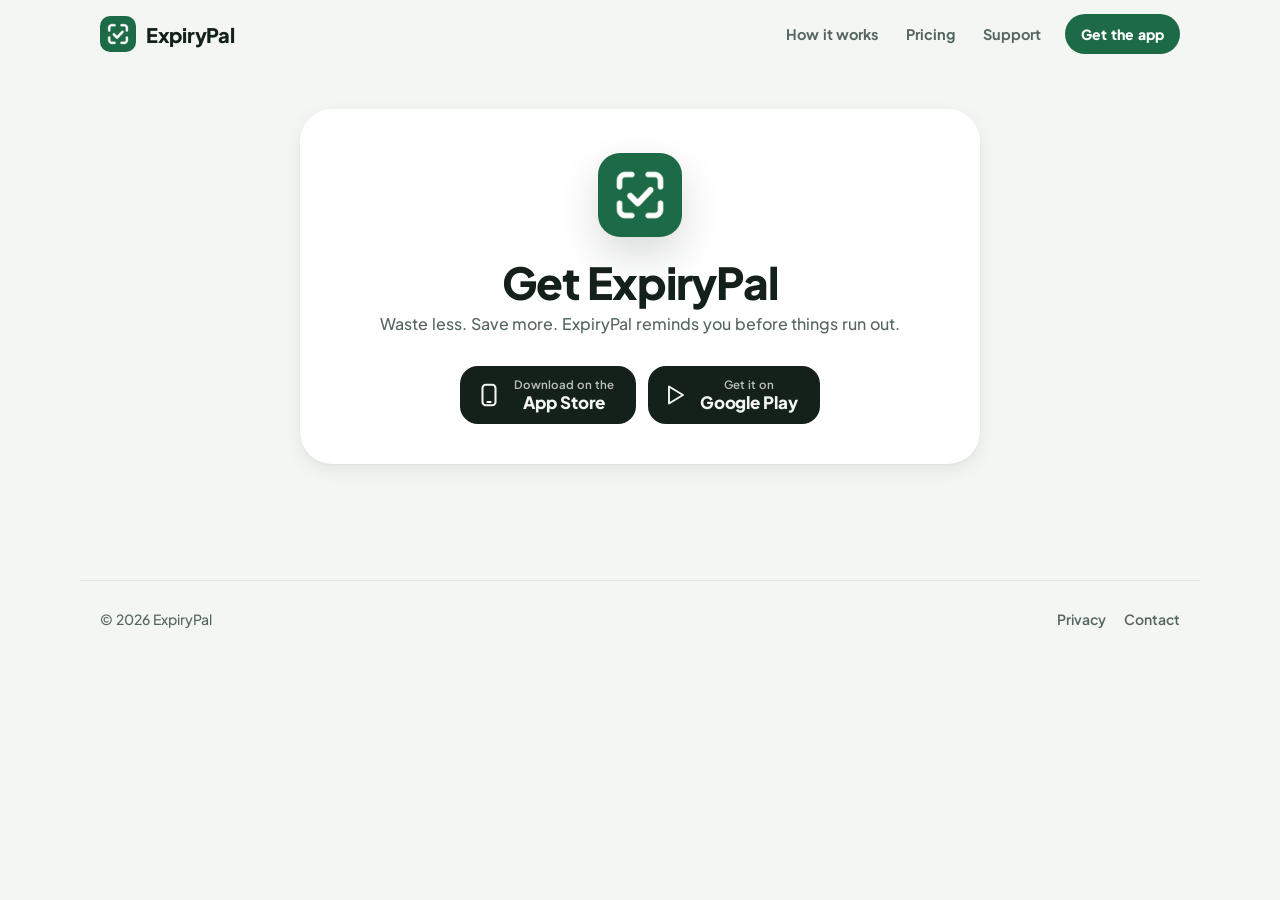
==== go/index.html @ 56f6d892 "Site: from 15 sections to 9, each fact said once Video joins How it works; Features, Privacy and the" ====
<!DOCTYPE html>
<html lang="en">
<head>
  <meta charset="utf-8">
  <meta name="viewport" content="width=device-width, initial-scale=1">
  <title>Get ExpiryPal</title>
  <meta name="description" content="Scan expiry dates and get reminded before things go off.">
  <meta property="og:title" content="Get ExpiryPal">
  <meta property="og:description" content="Scan expiry dates and get reminded before things go off.">
  <meta property="og:image" content="https://expirypal.app/assets/og.png">
  <meta name="theme-color" content="#f3f6f2" media="(prefers-color-scheme: light)">
  <meta name="theme-color" content="#0e1311" media="(prefers-color-scheme: dark)">
  <link rel="icon" href="/assets/icon-green.png">
  <link rel="apple-touch-icon" href="/assets/icon-green.png">
  <link rel="preload" href="/assets/fonts/PlusJakartaSans-ExtraBold.woff" as="font" type="font/woff" crossorigin>
  <link rel="stylesheet" href="/assets/site.css?v=7">
  <meta name="robots" content="noindex">
</head>
<body><header class="top"><div class="wrap"><a class="brand" href="/"><img src="/assets/icon-green.png" alt="">ExpiryPal</a><nav class="nav"><a href="/#how">How it works</a><a href="/#pricing">Pricing</a><a href="/#get">Support</a></nav><a class="btn sm" href="/#get">Get the app</a></div></header><main class="page"><div class="doc center-card"><img class="logo" src="/assets/icon-green.png" alt=""><h1>Get ExpiryPal</h1><p>Waste less. Save more. ExpiryPal reminds you before things run out.</p><p id="code-line" class="codebox" hidden>Your creator code<b id="code"></b><span>Enter it when you first open ExpiryPal, or later in Settings &gt; Creator code, and get 30 days of Pro instead of 14.</span></p><div class="stores"><a class="store" id="app-store" href="https://apps.apple.com/app/id6821722011"><svg width="26" height="26" viewBox="0 0 24 24" fill="none" stroke="currentColor" stroke-width="1.9" stroke-linecap="round" stroke-linejoin="round"><rect x="6" y="2.5" width="12" height="19" rx="3"/><path d="M10.5 18.5h3"/></svg><span><small>Download on the</small><b>App Store</b></span></a><a class="store" id="play-store" href="https://play.google.com/store/apps/details?id=com.expirypal.app"><svg width="24" height="24" viewBox="0 0 24 24" fill="none" stroke="currentColor" stroke-width="1.9" stroke-linejoin="round"><path d="M5 3.5v17l14-8.5z"/></svg><span><small>Get it on</small><b>Google Play</b></span></a></div></div></main><footer><div class="wrap"><span>© 2026 ExpiryPal</span><div class="links"><a href="/privacy.html">Privacy</a><a href="mailto:expirypal.app@gmail.com">Contact</a></div></div></footer>
  <script>
    (function () {
      // App Store Connect > App Analytics > Campaigns > Generate a campaign link shows the provider token ("pt").
      var PROVIDER_TOKEN = '129595375';
      var APP_STORE_ID = '6821722011';
      var PLAY_PACKAGE = 'com.expirypal.app';

      var params = new URLSearchParams(window.location.search);
      // Apple allows up to 40 characters in a campaign token.
      var slug = (params.get('c') || '').toLowerCase().replace(/[^a-z0-9_-]/g, '').slice(0, 40);

      var ua = navigator.userAgent || '';
      var isAndroid = /android/i.test(ua);
      // iPadOS reports a desktop Mac user agent, so touch support tells them apart.
      var isIOS = /iphone|ipad|ipod/i.test(ua) || (/macintosh/i.test(ua) && navigator.maxTouchPoints > 1);

      function appStoreUrl(campaign) {
        var url = 'https://apps.apple.com/app/id' + APP_STORE_ID;
        if (campaign && PROVIDER_TOKEN) {
          url += '?pt=' + encodeURIComponent(PROVIDER_TOKEN) + '&ct=' + encodeURIComponent(campaign) + '&mt=8';
        }
        return url;
      }

      function playStoreUrl(campaign) {
        var url = 'https://play.google.com/store/apps/details?id=' + PLAY_PACKAGE;
        if (campaign) {
          var referrer = 'utm_source=' + campaign + '&utm_medium=influencer';
          url += '&referrer=' + encodeURIComponent(referrer);
        }
        return url;
      }

      function show(creator) {
        var campaign = creator ? creator.slug : '';
        var ios = appStoreUrl(campaign);
        var android = playStoreUrl(campaign);
        document.getElementById('app-store').href = ios;
        document.getElementById('play-store').href = android;
        if (creator && creator.code) {
          document.getElementById('code').textContent = creator.code;
          document.getElementById('code-line').hidden = false;
        }
        if (isIOS) {
          window.location.replace(ios);
        } else if (isAndroid) {
          window.location.replace(android);
        }
      }

      var done = false;
      function finish(creator) {
        if (done) return;
        done = true;
        show(creator);
      }

      if (!slug) {
        finish(null);
        return;
      }
      // Never keep someone waiting on a slow list: after 2 seconds go to the store with the slug as given.
      setTimeout(function () { finish({ slug: slug }); }, 2000);
      fetch('../creators.json?t=' + Date.now(), { cache: 'no-store' })
        .then(function (response) { return response.json(); })
        .then(function (data) {
          var creators = (data && data.creators) || [];
          var match = creators.find(function (c) {
            return c && c.active !== false && String(c.slug).toLowerCase() === slug;
          });
          finish(match ? { slug: slug, code: match.code } : null);
        })
        .catch(function () { finish({ slug: slug }); });
    })();
  </script>
</body>
</html>
---- assets/site.css ----
/* ExpiryPal site: same tokens as the app (lib/theme/app_theme.dart). */
@font-face { font-family: "Plus Jakarta Sans"; src: url("/assets/fonts/PlusJakartaSans-Medium.woff") format("woff"); font-weight: 500; font-style: normal; font-display: swap; }
@font-face { font-family: "Plus Jakarta Sans"; src: url("/assets/fonts/PlusJakartaSans-SemiBold.woff") format("woff"); font-weight: 600; font-style: normal; font-display: swap; }
@font-face { font-family: "Plus Jakarta Sans"; src: url("/assets/fonts/PlusJakartaSans-Bold.woff") format("woff"); font-weight: 700; font-style: normal; font-display: swap; }
@font-face { font-family: "Plus Jakarta Sans"; src: url("/assets/fonts/PlusJakartaSans-ExtraBold.woff") format("woff"); font-weight: 800; font-style: normal; font-display: swap; }
/* Plus Jakarta Sans has no Cyrillic. Inter (OFL) fills in Cyrillic letters only, for the Russian page. */
@font-face { font-family: "Plus Jakarta Sans"; src: url("/assets/fonts/InterCyrillic-Medium.woff") format("woff"); font-weight: 500; font-style: normal; font-display: swap; unicode-range: U+0400-045F, U+0490-0491, U+04B0-04B1, U+2116; }
@font-face { font-family: "Plus Jakarta Sans"; src: url("/assets/fonts/InterCyrillic-SemiBold.woff") format("woff"); font-weight: 600; font-style: normal; font-display: swap; unicode-range: U+0400-045F, U+0490-0491, U+04B0-04B1, U+2116; }
@font-face { font-family: "Plus Jakarta Sans"; src: url("/assets/fonts/InterCyrillic-Bold.woff") format("woff"); font-weight: 700; font-style: normal; font-display: swap; unicode-range: U+0400-045F, U+0490-0491, U+04B0-04B1, U+2116; }
@font-face { font-family: "Plus Jakarta Sans"; src: url("/assets/fonts/InterCyrillic-ExtraBold.woff") format("woff"); font-weight: 800; font-style: normal; font-display: swap; unicode-range: U+0400-045F, U+0490-0491, U+04B0-04B1, U+2116; }
:root {
  color-scheme: light dark;
  --bg: #f3f6f2; --surface: #ffffff; --surface-2: #e9efea; --line: #dce4de;
  --ink: #14201a; --ink-muted: #556560; --ink-faint: #6f7d77;
  --brand: #1d6a46; --on-brand: #ffffff; --brand-soft: #dff0e5; --brand-ink: #17573a;
  --pro: #c28f3a; --pro-soft: #f6ecd8; --pro-ink: #7a5412;
  --expired: #c23b36; --expired-soft: #fbe5e2; --expired-ink: #9d2a26;
  --soon: #c77a12; --soon-soft: #fcefd9; --soon-ink: #8a4f06;
  --food: #4c8a2f; --food-soft: #e6f1dd; --medicine: #c2455a; --medicine-soft: #f9e3e7;
  --cosmetics: #9a4f94; --cosmetics-soft: #f4e5f2; --documents: #2f64a8; --documents-soft: #e2ebf7;
  --shadow-card: 0 1px 2px rgba(16, 40, 28, .05), 0 6px 18px rgba(16, 40, 28, .07);
  --shadow-float: 0 18px 40px rgba(16, 40, 28, .16);
  --r-md: 14px; --r-lg: 20px; --r-xl: 32px;
  --font: "Plus Jakarta Sans", system-ui, -apple-system, "Segoe UI", Roboto, sans-serif;
}
@media (prefers-color-scheme: dark) {
  :root {
    --bg: #0e1311; --surface: #171e1b; --surface-2: #212a26; --line: #2b3631;
    --ink: #e9f0eb; --ink-muted: #9aaba2; --ink-faint: #6c7b74;
    --brand: #46b67f; --on-brand: #06180e; --brand-soft: #163424; --brand-ink: #8fe0b4;
    --pro: #d8a754; --pro-soft: #3a2f1b; --pro-ink: #f1cd88;
    --expired: #ff8a80; --expired-soft: #3e1f1d; --expired-ink: #ffb4ab;
    --soon: #f2b457; --soon-soft: #3b2d15; --soon-ink: #f7cd8c;
    --food: #8cc96b; --food-soft: #1f2e17; --medicine: #f08a9b; --medicine-soft: #3a1c22;
    --cosmetics: #d99bd3; --cosmetics-soft: #34203a; --documents: #8bb4ec; --documents-soft: #1b2638;
    --shadow-card: 0 0 0 1px var(--line);
    --shadow-float: 0 18px 40px rgba(0, 0, 0, .45), 0 0 0 1px var(--line);
  }
}

* { box-sizing: border-box; margin: 0; padding: 0; }
html { scroll-behavior: smooth; -webkit-text-size-adjust: 100%; }
body { word-spacing: .05em; font-family: var(--font); background: var(--bg); color: var(--ink); font-size: 16px; line-height: 1.55; -webkit-font-smoothing: antialiased; overflow-x: hidden; }
a { color: var(--brand-ink); }
img, svg { display: block; }
.wrap { max-width: 1120px; margin: 0 auto; padding: 0 20px; }
.ic { flex: none; }

/* header */
.top { position: sticky; top: 0; z-index: 20; background: color-mix(in srgb, var(--bg) 82%, transparent); backdrop-filter: blur(14px); -webkit-backdrop-filter: blur(14px); border-bottom: 1px solid transparent; }
.top.scrolled { border-bottom-color: var(--line); }
.top .wrap { display: flex; align-items: center; gap: 12px; height: 68px; }
.brand { display: flex; align-items: center; gap: 10px; text-decoration: none; color: var(--ink); font-weight: 800; font-size: 20px; letter-spacing: -.3px; }
.brand img { width: 36px; height: 36px; border-radius: 10px; }
.nav { display: flex; gap: 4px; margin-left: auto; }
.nav a { color: var(--ink-muted); text-decoration: none; font-weight: 700; font-size: 14.5px; padding: 8px 12px; border-radius: 999px; }
.nav a:hover { color: var(--ink); background: var(--surface-2); }
.btn { display: inline-flex; align-items: center; justify-content: center; gap: 8px; height: 48px; padding: 0 22px; border-radius: 999px; background: var(--brand); color: var(--on-brand); font: 800 15px/1 var(--font); text-decoration: none; border: 0; cursor: pointer; transition: transform .15s ease, box-shadow .15s ease; }
.btn:hover { transform: translateY(-1px); box-shadow: 0 8px 20px rgba(29, 106, 70, .28); }
.btn.sm { height: 40px; padding: 0 16px; font-size: 14px; }
@media (max-width: 760px) { .nav { display: none; } .top .btn.sm { margin-left: auto; } }

/* hero */
.hero { padding: 48px 0 72px; }
.hero .wrap { display: grid; grid-template-columns: 1.05fr .95fr; gap: 48px; align-items: center; }
.eyebrow { display: inline-flex; align-items: center; gap: 8px; height: 32px; padding: 0 14px 0 10px; border-radius: 999px; background: var(--brand-soft); color: var(--brand-ink); font-weight: 700; font-size: 13.5px; }
h1 { font-size: clamp(40px, 5.4vw, 60px); line-height: 1.06; letter-spacing: -1.4px; font-weight: 800; margin: 20px 0 18px; }
h1 span { color: var(--brand); }
.lead { font-size: 18.5px; line-height: 1.6; color: var(--ink-muted); max-width: 520px; }
.stores { display: flex; flex-wrap: wrap; gap: 12px; margin-top: 30px; }
.store { display: inline-flex; align-items: center; gap: 12px; height: 58px; padding: 0 22px 0 16px; border-radius: 18px; background: var(--ink); color: var(--bg); text-decoration: none; transition: transform .15s ease; }
.store:hover { transform: translateY(-2px); }
.store small { display: block; font: 600 11.5px/1.2 var(--font); opacity: .75; }
.store b { display: block; font: 800 17px/1.2 var(--font); letter-spacing: -.2px; }
.assure { display: flex; flex-wrap: wrap; gap: 8px 18px; margin-top: 22px; color: var(--ink-muted); font-weight: 600; font-size: 14px; }
.assure span { display: inline-flex; align-items: center; gap: 6px; }
.assure .ic { color: var(--brand); }

/* phone mockup */
.stage { position: relative; display: flex; justify-content: center; padding: 44px 0 20px; }
.stage:before { content: ""; position: absolute; inset: 6% 2% 4%; border-radius: 48px; background: var(--brand-soft); }
.phone { position: relative; width: 300px; height: 612px; border-radius: 46px; padding: 9px; background: #0b0f0d; box-shadow: 0 40px 80px rgba(10, 25, 18, .25), 0 0 0 1.5px #2c3531 inset; }
.screen { position: relative; height: 100%; border-radius: 38px; overflow: hidden; background: var(--bg); padding: 0 14px; }
.sbar { display: flex; justify-content: space-between; align-items: center; height: 44px; padding: 4px 14px 0; font-weight: 700; font-size: 13px; }
.island { position: absolute; left: 50%; top: 9px; transform: translateX(-50%); width: 92px; height: 27px; border-radius: 16px; background: #000; }
.abar { display: flex; align-items: center; gap: 9px; padding: 4px 0 12px; font-weight: 800; font-size: 19px; letter-spacing: -.4px; }
.abar img { width: 30px; height: 30px; border-radius: 8px; }
.abar .rb { margin-left: auto; width: 32px; height: 32px; border-radius: 50%; background: var(--surface); box-shadow: var(--shadow-card); display: grid; place-items: center; color: var(--ink); }
.abar .rb + .rb { margin-left: 0; }
.sum { display: grid; grid-template-columns: repeat(3, 1fr); background: var(--surface); border-radius: 16px; box-shadow: var(--shadow-card); padding: 11px 12px; }
.sum div + div { border-left: 1px solid var(--line); padding-left: 10px; }
.sum b { display: flex; align-items: center; gap: 6px; font-size: 20px; line-height: 24px; letter-spacing: -.4px; }
.sum span { font-size: 10.5px; font-weight: 600; color: var(--ink-muted); }
.dot { width: 7px; height: 7px; border-radius: 50%; }
.d-exp { background: var(--expired); } .d-soon { background: var(--soon); } .d-ok { background: var(--brand); }
.sec { font-size: 10px; font-weight: 800; letter-spacing: .8px; color: var(--ink-muted); padding: 14px 4px 7px; }
.row { display: flex; align-items: center; gap: 10px; background: var(--surface); border-radius: 16px; box-shadow: var(--shadow-card); padding: 9px 10px 9px 9px; margin-bottom: 7px; }
.thumb { width: 40px; height: 40px; border-radius: 11px; overflow: hidden; display: grid; place-items: center; flex: none; }
.row .t { flex: 1; min-width: 0; }
.row .n { font-weight: 700; font-size: 13.5px; line-height: 18px; white-space: nowrap; overflow: hidden; text-overflow: ellipsis; }
.row .m { font-size: 11px; color: var(--ink-muted); font-weight: 500; white-space: nowrap; }
.chip { display: inline-flex; align-items: center; gap: 4px; height: 23px; padding: 0 9px; border-radius: 999px; font-weight: 700; font-size: 11px; white-space: nowrap; }
.chip.exp { background: var(--expired-soft); color: var(--expired-ink); } .chip.exp .ic { color: var(--expired); }
.chip.soon { background: var(--soon-soft); color: var(--soon-ink); } .chip.soon .ic { color: var(--soon); }
.chip.ok { background: var(--brand-soft); color: var(--brand-ink); }
.fab { position: absolute; right: 14px; bottom: 26px; display: inline-flex; align-items: center; gap: 7px; height: 46px; padding: 0 18px 0 15px; border-radius: 999px; background: var(--brand); color: var(--on-brand); font-weight: 800; font-size: 14px; box-shadow: var(--shadow-float); }
.homebar { position: absolute; bottom: 7px; left: 50%; transform: translateX(-50%); width: 104px; height: 4px; border-radius: 3px; background: var(--ink); opacity: .85; }
.food { background: var(--food-soft); color: var(--food); } .medicine { background: var(--medicine-soft); color: var(--medicine); }
.cosmetics { background: var(--cosmetics-soft); color: var(--cosmetics); } .documents { background: var(--documents-soft); color: var(--documents); }

.float { position: absolute; z-index: 3; display: flex; align-items: center; gap: 10px; padding: 10px 14px 10px 10px; border-radius: 18px; background: var(--surface); box-shadow: var(--shadow-float); animation: drift 6s ease-in-out infinite; }
.float .k { font-size: 10.5px; font-weight: 700; text-transform: uppercase; letter-spacing: .6px; color: var(--ink-muted); }
.float .v { font-size: 13.5px; font-weight: 700; line-height: 18px; }
.f-note { left: -34px; top: 4px; max-width: 250px; transform: rotate(-3deg); }
.f-jar { right: -40px; bottom: -4px; transform: rotate(3deg); animation-delay: -2s; }
.f-pass { left: -50px; bottom: 150px; transform: rotate(-3deg); animation-delay: -4s; }
.f-note .logo { width: 34px; height: 34px; border-radius: 9px; }
@keyframes drift { 0%, 100% { translate: 0 0; } 50% { translate: 0 -8px; } }
@media (prefers-reduced-motion: reduce) { .float { animation: none; } html { scroll-behavior: auto; } }

@media (max-width: 900px) {
  .hero .wrap { grid-template-columns: 1fr; gap: 32px; }
  .hero { padding-top: 28px; }
  .stage { transform: scale(.92); margin: -20px 0; }
  .f-note { left: 0; } .f-jar { right: -40px; bottom: -4px; transform: rotate(3deg); animation-delay: -2s; }
}
@media (max-width: 420px) { .stage { transform: scale(.8); margin: -60px -20px; } .float { display: none; } .f-note { display: flex; left: 10px; top: 60px; } }

/* sections */
section { padding: 72px 0; }
.kicker { font-weight: 800; font-size: 12.5px; letter-spacing: 1.2px; text-transform: uppercase; color: var(--brand-ink); }
h2 { font-size: clamp(30px, 4.2vw, 44px); line-height: 1.1; letter-spacing: -1px; font-weight: 800; margin: 10px 0 14px; }
.sub { color: var(--ink-muted); font-size: 17.5px; max-width: 620px; }
.head { margin-bottom: 36px; }
.head.center { text-align: center; } .head.center .sub { margin: 0 auto; }

.cats { display: grid; grid-template-columns: repeat(4, 1fr); gap: 14px; }
.cat { background: var(--surface); border-radius: var(--r-lg); box-shadow: var(--shadow-card); padding: 20px; }
.cat .thumb { width: 52px; height: 52px; border-radius: var(--r-md); margin-bottom: 16px; }
.cat h3 { font-size: 18px; letter-spacing: -.3px; }
.cat p { color: var(--ink-muted); font-size: 14.5px; margin-top: 4px; }

.steps { display: grid; grid-template-columns: repeat(3, 1fr); gap: 16px; }
.step { background: var(--surface); border-radius: var(--r-xl); box-shadow: var(--shadow-card); padding: 14px 14px 24px; }
.step .art { height: 190px; border-radius: 22px; display: grid; place-items: center; position: relative; overflow: hidden; }
.step .art.cam { background: #141b18; }
.step .art.jar { background: var(--brand-soft); }
.step .art.bell { background: var(--pro-soft); }
.step .n { display: inline-grid; place-items: center; width: 28px; height: 28px; border-radius: 50%; background: var(--brand); color: var(--on-brand); font-weight: 800; font-size: 13px; margin: 20px 10px 10px; }
.step h3 { font-size: 20px; letter-spacing: -.4px; margin: 0 10px; }
.step p { color: var(--ink-muted); font-size: 15px; margin: 6px 10px 0; }
.vf { position: relative; width: 210px; height: 92px; display: grid; place-items: center; color: #fff; font-weight: 800; font-size: 22px; letter-spacing: 2px; }
.vf svg { position: absolute; inset: 0; }
.vf .hl { position: absolute; left: 12px; right: 12px; top: 26px; height: 3px; border-radius: 3px; background: rgba(70, 182, 127, .7); animation: scanline 2.4s ease-in-out infinite; }
@keyframes scanline { 0%, 100% { top: 22px; } 50% { top: 66px; } }
@media (prefers-reduced-motion: reduce) { .vf .hl { animation: none; } }
.jars { display: flex; gap: 10px; }
.jt { width: 74px; padding: 10px 0 8px; border-radius: 16px; background: var(--surface); border: 2px solid var(--line); display: flex; flex-direction: column; align-items: center; color: var(--ink); font-weight: 600; font-size: 11px; }
.jt.on { border-color: var(--brand); color: var(--brand-ink); box-shadow: 0 0 0 4px color-mix(in srgb, var(--brand) 18%, transparent); }
.note { width: 250px; display: flex; gap: 10px; padding: 12px; border-radius: 18px; background: var(--surface); box-shadow: var(--shadow-float); }
.note img { width: 34px; height: 34px; border-radius: 9px; }
.note b { font-size: 13px; display: flex; justify-content: space-between; gap: 8px; }
.note b i { font-style: normal; font-weight: 500; color: var(--ink-muted); font-size: 12px; }
.note span { font-size: 13px; color: var(--ink-muted); line-height: 1.35; display: block; }
.note + .note { margin-top: -6px; transform: scale(.94); opacity: .7; }

.feats { display: grid; grid-template-columns: repeat(3, 1fr); gap: 14px; }
.feat { background: var(--surface); border-radius: var(--r-lg); box-shadow: var(--shadow-card); padding: 22px; }
.feat .fi { width: 44px; height: 44px; border-radius: 13px; background: var(--brand-soft); color: var(--brand-ink); display: grid; place-items: center; margin-bottom: 14px; }
.feat h3 { font-size: 17px; letter-spacing: -.3px; }
.feat p { color: var(--ink-muted); font-size: 14.5px; margin-top: 5px; }

/* pro */
.pro { padding: 0; }
.pro .card { position: relative; overflow: hidden; border-radius: 40px; background: radial-gradient(120% 120% at 15% 0%, #23633f 0%, #123d29 45%, #0a2418 100%); color: #f3f1e8; padding: 64px 56px; display: grid; grid-template-columns: 1fr 1fr; gap: 40px; align-items: center; }
.pro .card:before { content: ""; position: absolute; width: 520px; height: 520px; left: -140px; top: -220px; background: radial-gradient(closest-side, rgba(143, 224, 180, .16), transparent); }
.pro .kicker { color: #8fe0b4; }
.pro h2 { color: #fff; }
.pro .sub { color: rgba(243, 241, 232, .78); }
/* Pro is part of the brand: a flat brand pill, no gold. */
.gold-pill { display: inline-flex; align-items: center; gap: 5px; height: 26px; padding: 0 11px; border-radius: 999px; background: var(--brand); color: var(--on-brand); font-weight: 800; font-size: 12px; letter-spacing: 1.3px; }
.emblem { position: relative; width: 112px; margin-bottom: 22px; }
.emblem img.e { display: block; width: 112px; height: 112px; border-radius: 25px; box-shadow: 0 16px 34px rgba(0, 0, 0, .35); }
.perks { list-style: none; display: grid; gap: 12px; }
.perks li { display: flex; gap: 12px; align-items: flex-start; font-weight: 600; font-size: 15.5px; }
.perks li .ic { color: #8fe0b4; margin-top: 2px; }
.perks li span { display: block; font-weight: 500; font-size: 14px; color: rgba(243, 241, 232, .7); }
.icons { display: flex; gap: 12px; margin-top: 30px; flex-wrap: wrap; }
.icons img { width: 56px; height: 56px; border-radius: 14px; box-shadow: 0 8px 18px rgba(0, 0, 0, .3); }
.icons figure { text-align: center; font-size: 11.5px; font-weight: 600; color: rgba(243, 241, 232, .7); }
.icons figcaption { margin-top: 6px; }
@media (max-width: 860px) { .pro .card { grid-template-columns: 1fr; padding: 44px 24px; border-radius: 32px; } }

/* privacy band */
.private { display: grid; grid-template-columns: repeat(3, 1fr); gap: 14px; }
.private div { border-radius: var(--r-lg); background: var(--brand-soft); padding: 22px; }
.private .ic { color: var(--brand-ink); margin-bottom: 12px; }
.private h3 { font-size: 17px; color: var(--brand-ink); }
.private p { font-size: 14.5px; color: var(--ink-muted); margin-top: 4px; }

/* cta + support */
.cta { text-align: center; background: var(--surface); border-radius: 40px; box-shadow: var(--shadow-card); padding: 56px 24px; }
.cta img.logo { width: 76px; height: 76px; border-radius: 20px; margin: 0 auto 20px; box-shadow: var(--shadow-float); }
.cta .stores { justify-content: center; }
.support { display: grid; grid-template-columns: 1fr 1fr; gap: 14px; }
.support .box { background: var(--surface); border-radius: var(--r-lg); box-shadow: var(--shadow-card); padding: 24px; }
.support h3 { font-size: 18px; letter-spacing: -.3px; margin-bottom: 6px; }
.support p { color: var(--ink-muted); font-size: 15px; }
.support a.mail { display: inline-flex; align-items: center; gap: 8px; margin-top: 14px; font-weight: 800; text-decoration: none; }

footer { padding: 36px 0 48px; color: var(--ink-muted); font-size: 14px; }
footer .wrap { display: flex; flex-wrap: wrap; gap: 12px 24px; align-items: center; border-top: 1px solid var(--line); padding-top: 28px; }
footer .links { display: flex; gap: 18px; margin-left: auto; }
footer a { color: var(--ink-muted); text-decoration: none; font-weight: 600; }
footer a:hover { color: var(--ink); }

@media (max-width: 900px) {
  .cats { grid-template-columns: repeat(2, 1fr); }
  .steps, .feats, .private, .support { grid-template-columns: 1fr; }
  section { padding: 52px 0; }
}
@media (max-width: 480px) { .cats { grid-template-columns: 1fr 1fr; gap: 10px; } .cat { padding: 16px; } .cat p { font-size: 13px; } }

/* simple pages (privacy, 404, creator links) */
.page { max-width: 720px; margin: 0 auto; padding: 40px 20px 80px; }
.page .doc { background: var(--surface); border-radius: var(--r-xl); box-shadow: var(--shadow-card); padding: 40px; }
.page h1 { font-size: clamp(32px, 5vw, 44px); margin: 0 0 6px; letter-spacing: -1.2px; }
.page h2 { font-size: 20px; letter-spacing: -.3px; margin: 32px 0 8px; }
.page p { color: var(--ink-muted); margin-bottom: 12px; }
.page .meta { font-weight: 600; font-size: 14px; color: var(--ink-faint); margin-bottom: 24px; }
@media (max-width: 560px) { .page .doc { padding: 26px 20px; border-radius: 24px; } }
.center-card { text-align: center; }
.center-card img.logo { width: 84px; height: 84px; border-radius: 22px; margin: 4px auto 22px; box-shadow: var(--shadow-float); }
.center-card .stores { justify-content: center; }
.codebox { display: inline-flex; flex-direction: column; align-items: center; gap: 4px; margin-top: 24px; padding: 16px 26px; border-radius: 20px; background: var(--brand-soft); color: var(--brand-ink); font-weight: 600; font-size: 14px; }
.codebox b { font-size: 26px; letter-spacing: 3px; font-weight: 800; }
[hidden] { display: none !important; }

/* ---------- v2 additions ---------- */
.lang { display: flex; gap: 2px; margin-left: 8px; padding: 3px; border-radius: 999px; background: var(--surface-2); font-weight: 800; font-size: 12.5px; }
.lang a { padding: 6px 10px; border-radius: 999px; text-decoration: none; color: var(--ink-muted); }
.lang a.on { background: var(--surface); color: var(--ink); box-shadow: var(--shadow-card); }
@media (max-width: 760px) { .lang { margin-left: auto; } .top .btn.sm { margin-left: 8px !important; padding: 0 14px; } }
@media (max-width: 380px) { .top .btn.sm { display: none; } }

/* official-style store badges */
.badge { display: inline-flex; align-items: center; gap: 10px; height: 56px; padding: 0 20px 0 16px; border-radius: 12px; background: #000; color: #fff; text-decoration: none; border: 1px solid #a6a6a6; }
.badge svg { flex: none; }
.badge small { display: block; font: 500 11px/1.1 var(--font); letter-spacing: .2px; }
.badge b { display: block; font: 700 21px/1.1 var(--font); letter-spacing: -.3px; }
.badges { display: flex; flex-wrap: wrap; gap: 12px; margin-top: 30px; }
.cta .badges { justify-content: center; }

/* cost of forgetting */
.costs { display: grid; grid-template-columns: repeat(3, 1fr); gap: 14px; }
.cost { background: var(--surface); border-radius: var(--r-lg); box-shadow: var(--shadow-card); padding: 22px; display: flex; gap: 16px; align-items: flex-start; }
.cost .thumb { width: 56px; height: 56px; border-radius: 16px; overflow: hidden; }
.cost .amt { font-size: 28px; font-weight: 800; letter-spacing: -.6px; color: var(--expired-ink); line-height: 1.1; }
.cost p { color: var(--ink-muted); font-size: 14.5px; margin-top: 4px; }
.calc { margin-top: 18px; display: grid; grid-template-columns: 1.3fr 1fr; gap: 14px; }
.calc .box { background: var(--surface); border-radius: var(--r-xl); box-shadow: var(--shadow-card); padding: 26px; }
.calc h3 { font-size: 19px; letter-spacing: -.3px; margin-bottom: 14px; }
.opt { display: flex; align-items: center; gap: 12px; padding: 12px 14px; border-radius: 16px; border: 1.5px solid var(--line); margin-top: 8px; cursor: pointer; font-weight: 600; font-size: 15px; }
.opt input { width: 20px; height: 20px; accent-color: var(--brand); }
.opt span.p { margin-left: auto; color: var(--ink-muted); font-weight: 600; font-size: 13.5px; white-space: nowrap; }
.opt:has(input:checked) { border-color: var(--brand); background: var(--brand-soft); }
.calc .box.result { background: var(--ink); color: var(--bg); display: flex; flex-direction: column; justify-content: center; }
.result .k { font-size: 14px; font-weight: 700; opacity: .7; }
.result .big { font-size: clamp(48px, 6vw, 68px); font-weight: 800; letter-spacing: -2px; line-height: 1; margin: 10px 0 8px; }
.result p { opacity: .8; font-size: 15px; }
.result .vs { margin-top: 18px; padding-top: 16px; border-top: 1px solid rgba(255,255,255,.15); font-weight: 700; color: var(--brand-soft); }
@media (prefers-color-scheme: dark) { .calc .box.result { background: var(--surface-2); color: var(--ink); } .result .vs { color: var(--brand-ink); border-top-color: var(--line); } }
.fine { font-size: 12.5px; color: var(--ink-faint); margin-top: 10px; }

/* comparison */
.compare { background: var(--surface); border-radius: var(--r-xl); box-shadow: var(--shadow-card); overflow: hidden; }
.compare table { width: 100%; border-collapse: collapse; }
.compare th, .compare td { padding: 16px 20px; text-align: center; font-size: 15px; border-bottom: 1px solid var(--line); }
.compare th { font-size: 13px; text-transform: uppercase; letter-spacing: .8px; color: var(--ink-muted); font-weight: 800; }
.compare th.me { color: var(--brand-ink); background: var(--brand-soft); }
.compare td.me { background: color-mix(in srgb, var(--brand-soft) 45%, transparent); }
.compare td:first-child, .compare th:first-child { text-align: left; font-weight: 700; }
.compare tr:last-child td { border-bottom: 0; }
.compare .y { color: var(--brand); } .compare .n { color: var(--ink-faint); } .half { color: var(--soon); font-weight: 700; font-size: 13px; }
@media (max-width: 640px) { .compare th, .compare td { padding: 12px 8px; font-size: 13px; } }

/* video */
.video { position: relative; border-radius: 32px; overflow: hidden; box-shadow: var(--shadow-float); background: #f2f4ef; }
.video video { display: block; width: 100%; height: auto; }

/* pricing */
.plans { display: grid; grid-template-columns: repeat(3, 1fr); gap: 14px; align-items: stretch; }
.plan { position: relative; background: var(--surface); border-radius: var(--r-xl); box-shadow: var(--shadow-card); padding: 28px 24px; display: flex; flex-direction: column; }
.plan .nm { font-weight: 800; font-size: 15px; color: var(--ink-muted); text-transform: uppercase; letter-spacing: .8px; }
.plan .price { font-size: 44px; font-weight: 800; letter-spacing: -1.5px; margin: 10px 0 2px; }
.plan .price small { font-size: 17px; font-weight: 700; color: var(--ink-muted); letter-spacing: 0; }
.plan .per { color: var(--ink-muted); font-size: 14.5px; font-weight: 600; }
.plan ul { list-style: none; margin: 20px 0 0; display: grid; gap: 10px; font-size: 15px; }
.plan li { display: flex; gap: 10px; align-items: flex-start; }
.plan li .ic { color: var(--brand); margin-top: 3px; }
.plan.best { box-shadow: 0 0 0 2px var(--brand), var(--shadow-float); }
.plan .tag { position: absolute; top: -13px; left: 24px; }
.value { margin-top: 18px; text-align: center; font-weight: 700; color: var(--ink-muted); }
.value b { color: var(--brand-ink); }

/* reviews placeholder */
.reviews { display: grid; grid-template-columns: repeat(3, 1fr); gap: 14px; }
.rev { border: 2px dashed var(--line); border-radius: var(--r-lg); padding: 22px; color: var(--ink-faint); min-height: 150px; }
.rev .stars { color: var(--pro); letter-spacing: 3px; font-size: 18px; }
.rev p { margin-top: 10px; font-size: 14.5px; }
.ph-note { display: inline-block; margin-top: 12px; font-size: 12px; font-weight: 800; letter-spacing: .6px; text-transform: uppercase; color: var(--soon-ink); background: var(--soon-soft); padding: 4px 9px; border-radius: 999px; }

/* maker */
.maker { display: grid; grid-template-columns: auto 1fr; gap: 26px; align-items: center; background: var(--surface); border-radius: var(--r-xl); box-shadow: var(--shadow-card); padding: 32px; }
.avatar { width: 96px; height: 96px; border-radius: 50%; background: var(--brand-soft); color: var(--brand-ink); display: grid; place-items: center; font-size: 40px; font-weight: 800; }
.maker h3 { font-size: 22px; letter-spacing: -.4px; }
.maker p { color: var(--ink-muted); margin-top: 6px; font-size: 16px; }
.maker .edit { background: var(--soon-soft); color: var(--soon-ink); border-radius: 6px; padding: 0 5px; }
@media (max-width: 640px) { .maker { grid-template-columns: 1fr; text-align: center; } .avatar { margin: 0 auto; } }

/* faq */
.faq { display: grid; gap: 10px; }
.faq details { background: var(--surface); border-radius: var(--r-lg); box-shadow: var(--shadow-card); padding: 0 22px; }
.faq summary { list-style: none; cursor: pointer; padding: 20px 0; font-weight: 700; font-size: 17px; display: flex; justify-content: space-between; gap: 12px; }
.faq summary::-webkit-details-marker { display: none; }
.faq summary:after { content: "+"; font-size: 24px; line-height: 1; color: var(--brand-ink); font-weight: 600; }
.faq details[open] summary:after { content: "–"; }
.faq details p { color: var(--ink-muted); padding: 0 0 20px; font-size: 15.5px; }

/* guides */
.guides { display: grid; grid-template-columns: repeat(4, 1fr); gap: 14px; }
.guide { background: var(--surface); border-radius: var(--r-lg); box-shadow: var(--shadow-card); padding: 20px; text-decoration: none; color: var(--ink); display: flex; flex-direction: column; gap: 12px; transition: transform .15s ease; }
.guide:hover { transform: translateY(-2px); }
.guide .thumb { width: 44px; height: 44px; border-radius: 12px; }
.guide h3 { font-size: 16px; letter-spacing: -.2px; line-height: 1.3; }
.guide span { margin-top: auto; font-size: 13.5px; font-weight: 700; color: var(--brand-ink); }

/* feedback */
.ask { background: var(--brand); color: var(--on-brand); border-radius: var(--r-xl); padding: 34px; display: flex; gap: 24px; align-items: center; justify-content: space-between; flex-wrap: wrap; }
.ask h3 { font-size: 24px; letter-spacing: -.5px; }
.ask p { opacity: .85; margin-top: 4px; }
.ask .btn { background: var(--on-brand); color: var(--brand); }

@media (max-width: 900px) {
  .costs, .calc, .plans, .reviews { grid-template-columns: 1fr; }
  .guides { grid-template-columns: 1fr 1fr; }
}
@media (max-width: 480px) { .guides { grid-template-columns: 1fr; } }
.compare { overflow-x: auto; }
@media (max-width: 640px) { .hide-m { display: none; } .compare th { font-size: 10.5px; letter-spacing: .4px; } .compare td:first-child { font-size: 13px; } }
.sbadge { display: inline-block; line-height: 0; transition: transform .15s ease; }
.sbadge:hover { transform: translateY(-2px); }
.sbadge img { height: 56px; width: auto; }

.top .btn.sm { white-space: nowrap; }

/* Pricing opens with the app icon: Pro is the same app, not a separate brand. */
.pmark { display: block; width: 64px; height: 64px; border-radius: 15px; margin: 0 auto 14px; box-shadow: var(--shadow-card); }
/* Help and creator code, as two small lines under the final download buttons. */
.cta-more { max-width: 560px; margin: 28px auto 0; padding-top: 22px; border-top: 1px solid var(--line); display: grid; gap: 10px; text-align: center; }
.cta-more p { color: var(--ink-muted); font-size: 14.5px; line-height: 1.5; }
.cta-more b { color: var(--ink); font-weight: 800; }
.cta-more a { font-weight: 800; }
.maker p a { font-weight: 800; }
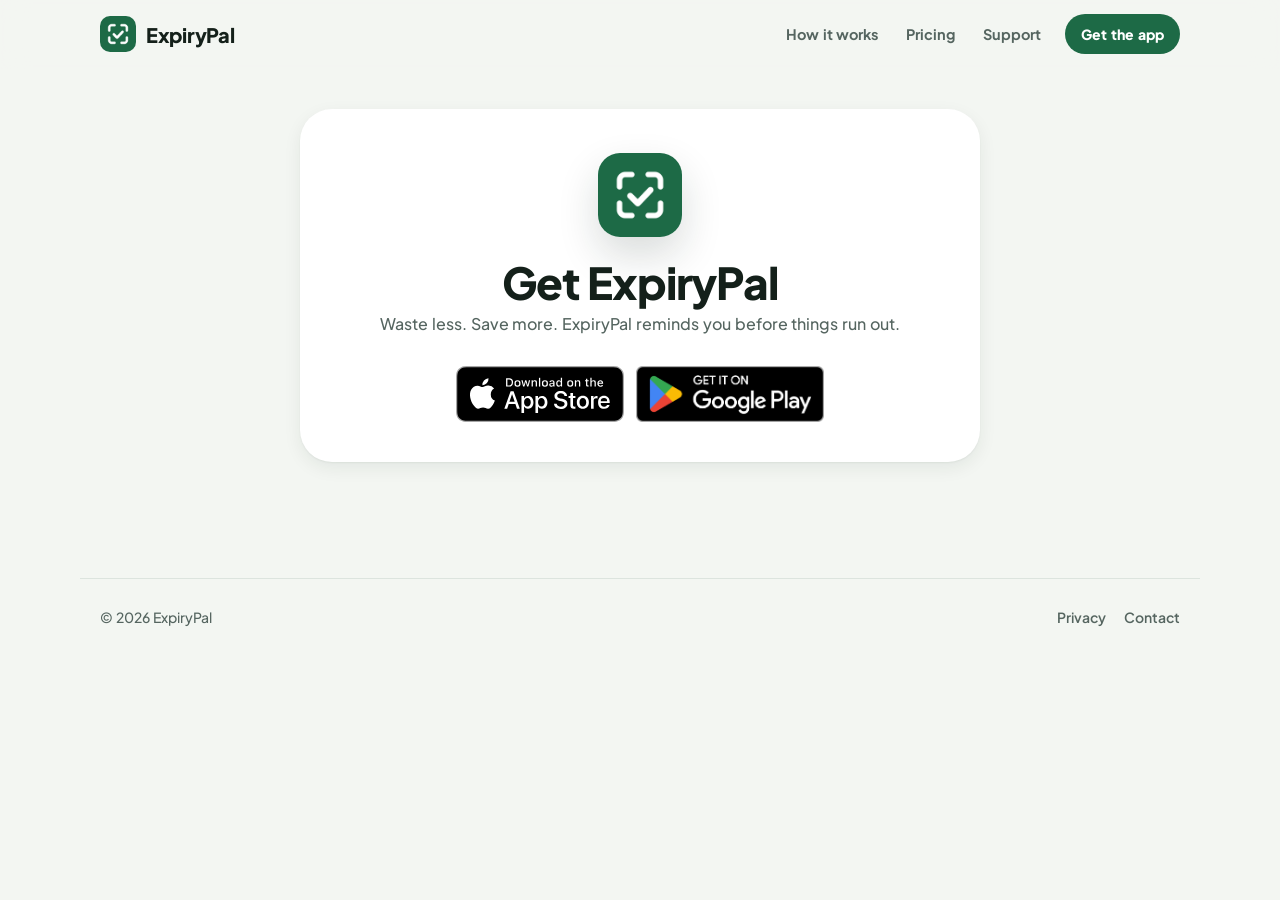
==== commit d4793641: "Go page: official App Store and Google Play badges, same as Home Co-Authored-By: Claude Opus 5.5 <no" ====
--- a/go/index.html
+++ b/go/index.html
@@ -16,7 +16,7 @@
   <link rel="stylesheet" href="/assets/site.css?v=7">
   <meta name="robots" content="noindex">
 </head>
-<body><header class="top"><div class="wrap"><a class="brand" href="/"><img src="/assets/icon-green.png" alt="">ExpiryPal</a><nav class="nav"><a href="/#how">How it works</a><a href="/#pricing">Pricing</a><a href="/#get">Support</a></nav><a class="btn sm" href="/#get">Get the app</a></div></header><main class="page"><div class="doc center-card"><img class="logo" src="/assets/icon-green.png" alt=""><h1>Get ExpiryPal</h1><p>Waste less. Save more. ExpiryPal reminds you before things run out.</p><p id="code-line" class="codebox" hidden>Your creator code<b id="code"></b><span>Enter it when you first open ExpiryPal, or later in Settings &gt; Creator code, and get 30 days of Pro instead of 14.</span></p><div class="stores"><a class="store" id="app-store" href="https://apps.apple.com/app/id6821722011"><svg width="26" height="26" viewBox="0 0 24 24" fill="none" stroke="currentColor" stroke-width="1.9" stroke-linecap="round" stroke-linejoin="round"><rect x="6" y="2.5" width="12" height="19" rx="3"/><path d="M10.5 18.5h3"/></svg><span><small>Download on the</small><b>App Store</b></span></a><a class="store" id="play-store" href="https://play.google.com/store/apps/details?id=com.expirypal.app"><svg width="24" height="24" viewBox="0 0 24 24" fill="none" stroke="currentColor" stroke-width="1.9" stroke-linejoin="round"><path d="M5 3.5v17l14-8.5z"/></svg><span><small>Get it on</small><b>Google Play</b></span></a></div></div></main><footer><div class="wrap"><span>© 2026 ExpiryPal</span><div class="links"><a href="/privacy.html">Privacy</a><a href="mailto:expirypal.app@gmail.com">Contact</a></div></div></footer>
+<body><header class="top"><div class="wrap"><a class="brand" href="/"><img src="/assets/icon-green.png" alt="">ExpiryPal</a><nav class="nav"><a href="/#how">How it works</a><a href="/#pricing">Pricing</a><a href="/#get">Support</a></nav><a class="btn sm" href="/#get">Get the app</a></div></header><main class="page"><div class="doc center-card"><img class="logo" src="/assets/icon-green.png" alt=""><h1>Get ExpiryPal</h1><p>Waste less. Save more. ExpiryPal reminds you before things run out.</p><p id="code-line" class="codebox" hidden>Your creator code<b id="code"></b><span>Enter it when you first open ExpiryPal, or later in Settings &gt; Creator code, and get 30 days of Pro instead of 14.</span></p><div class="stores"><a class="sbadge" id="app-store" href="https://apps.apple.com/app/id6821722011"><img src="/assets/badge-app-store.svg" alt="Download on the App Store" width="168" height="56"></a><a class="sbadge" id="play-store" href="https://play.google.com/store/apps/details?id=com.expirypal.app"><img src="/assets/badge-google-play.png" alt="Get it on Google Play" width="188" height="56"></a></div></div></main><footer><div class="wrap"><span>© 2026 ExpiryPal</span><div class="links"><a href="/privacy.html">Privacy</a><a href="mailto:expirypal.app@gmail.com">Contact</a></div></div></footer>
   <script>
     (function () {
       // App Store Connect > App Analytics > Campaigns > Generate a campaign link shows the provider token ("pt").
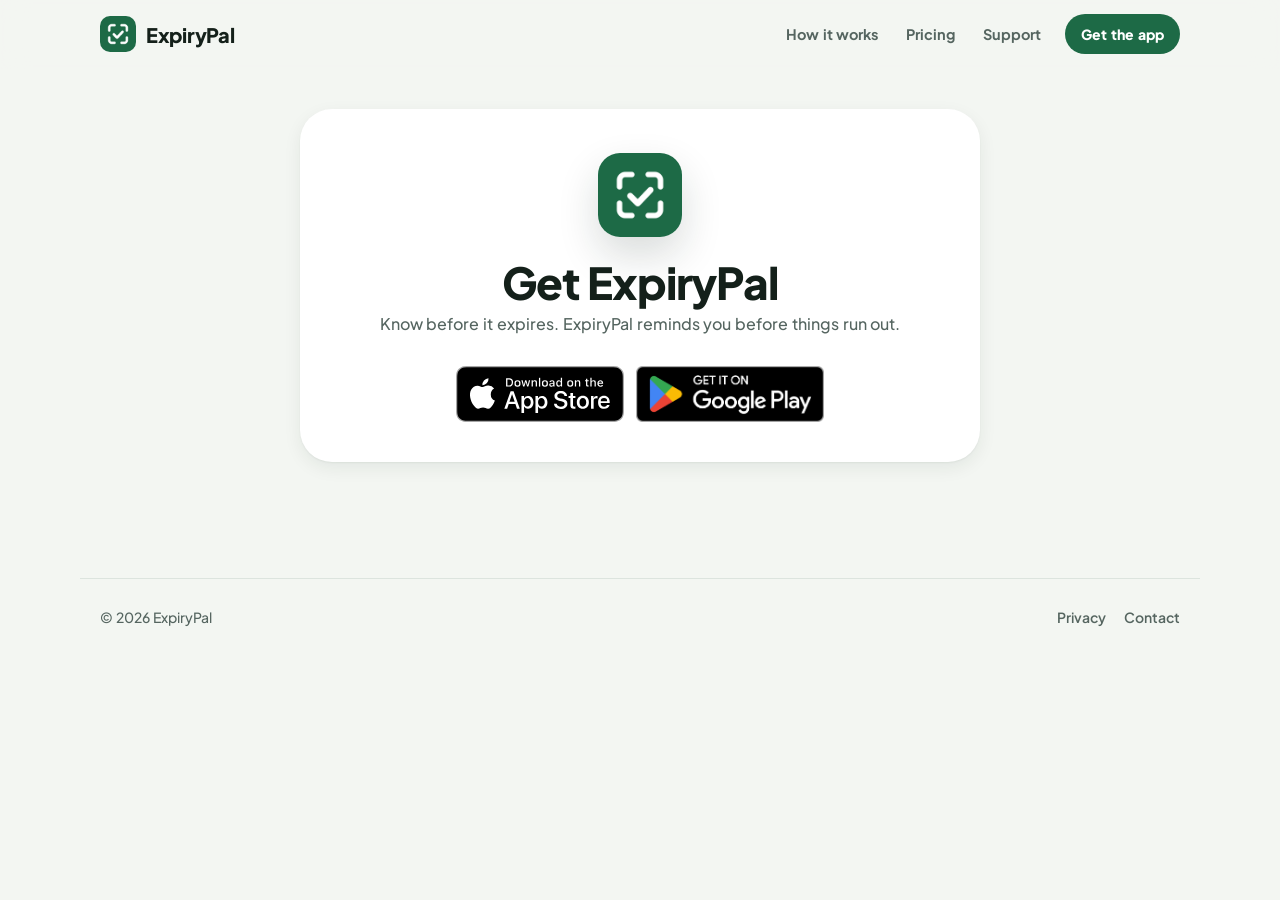
==== commit ccfca64e: "New slogan: Know before it expires / Saznaj pre nego što istekne Hero, page titles and the go page i" ====
--- a/go/index.html
+++ b/go/index.html
@@ -15,8 +15,14 @@
   <link rel="preload" href="/assets/fonts/PlusJakartaSans-ExtraBold.woff" as="font" type="font/woff" crossorigin>
   <link rel="stylesheet" href="/assets/site.css?v=7">
   <meta name="robots" content="noindex">
+  <style>
+    .code-row { display: inline-flex; align-items: center; gap: 12px; }
+    .copy-btn { display: inline-flex; align-items: center; gap: 6px; height: 36px; padding: 0 14px 0 11px; border: 0; border-radius: 999px; background: var(--brand); color: var(--on-brand); font: inherit; font-size: 14px; font-weight: 700; letter-spacing: 0; cursor: pointer; }
+    .copy-btn svg { width: 16px; height: 16px; }
+    .copy-btn.done { background: var(--brand-ink); }
+  </style>
 </head>
-<body><header class="top"><div class="wrap"><a class="brand" href="/"><img src="/assets/icon-green.png" alt="">ExpiryPal</a><nav class="nav"><a href="/#how">How it works</a><a href="/#pricing">Pricing</a><a href="/#get">Support</a></nav><a class="btn sm" href="/#get">Get the app</a></div></header><main class="page"><div class="doc center-card"><img class="logo" src="/assets/icon-green.png" alt=""><h1>Get ExpiryPal</h1><p>Waste less. Save more. ExpiryPal reminds you before things run out.</p><p id="code-line" class="codebox" hidden>Your creator code<b id="code"></b><span>Enter it when you first open ExpiryPal, or later in Settings &gt; Creator code, and get 30 days of Pro instead of 14.</span></p><div class="stores"><a class="sbadge" id="app-store" href="https://apps.apple.com/app/id6821722011"><img src="/assets/badge-app-store.svg" alt="Download on the App Store" width="168" height="56"></a><a class="sbadge" id="play-store" href="https://play.google.com/store/apps/details?id=com.expirypal.app"><img src="/assets/badge-google-play.png" alt="Get it on Google Play" width="188" height="56"></a></div></div></main><footer><div class="wrap"><span>© 2026 ExpiryPal</span><div class="links"><a href="/privacy.html">Privacy</a><a href="mailto:expirypal.app@gmail.com">Contact</a></div></div></footer>
+<body><header class="top"><div class="wrap"><a class="brand" href="/"><img src="/assets/icon-green.png" alt="">ExpiryPal</a><nav class="nav"><a href="/#how">How it works</a><a href="/#pricing">Pricing</a><a href="/#get">Support</a></nav><a class="btn sm" href="/#get">Get the app</a></div></header><main class="page"><div class="doc center-card"><img class="logo" src="/assets/icon-green.png" alt=""><h1>Get ExpiryPal</h1><p>Know before it expires. ExpiryPal reminds you before things run out.</p><p id="code-line" class="codebox" hidden><span id="code-label">Your promo code</span><span class="code-row"><b id="code"></b><button type="button" class="copy-btn" id="copy-code"><svg viewBox="0 0 24 24" fill="none" stroke="currentColor" stroke-width="2.2" stroke-linecap="round" stroke-linejoin="round" aria-hidden="true"><rect x="9" y="9" width="12" height="12" rx="2"/><path d="M5 15V5a2 2 0 0 1 2-2h10"/></svg><span id="copy-label">Copy</span></button></span><span id="code-hint">Paste it when you first open ExpiryPal and get 30 days of Pro instead of 14.</span></p><p id="copy-wrap" hidden><a class="btn" id="copy-go" href="https://apps.apple.com/app/id6821722011">Copy code and open App Store</a></p><div class="stores"><a class="sbadge" id="app-store" href="https://apps.apple.com/app/id6821722011"><img src="/assets/badge-app-store.svg" alt="Download on the App Store" width="168" height="56"></a><a class="sbadge" id="play-store" href="https://play.google.com/store/apps/details?id=com.expirypal.app"><img src="/assets/badge-google-play.png" alt="Get it on Google Play" width="188" height="56"></a></div></div></main><footer><div class="wrap"><span>© 2026 ExpiryPal</span><div class="links"><a href="/privacy.html">Privacy</a><a href="mailto:expirypal.app@gmail.com">Contact</a></div></div></footer>
   <script>
     (function () {
       // App Store Connect > App Analytics > Campaigns > Generate a campaign link shows the provider token ("pt").
@@ -57,14 +63,83 @@
         document.getElementById('app-store').href = ios;
         document.getElementById('play-store').href = android;
         if (creator && creator.code) {
-          document.getElementById('code').textContent = creator.code;
+          var code = creator.code;
+          document.getElementById('code').textContent = code;
+          document.getElementById('code-label').textContent = T.label;
+          document.getElementById('code-hint').textContent = T.hint;
           document.getElementById('code-line').hidden = false;
+          var copyBtn = document.getElementById('copy-code');
+          var copyLabel = document.getElementById('copy-label');
+          copyLabel.textContent = T.copy;
+          copyBtn.setAttribute('aria-label', T.copy + ' ' + code);
+          copyBtn.addEventListener('click', function () {
+            copyText(code).then(function () {
+              copyLabel.textContent = T.done + ' \u2713';
+              copyBtn.classList.add('done');
+              setTimeout(function () { copyLabel.textContent = T.copy; copyBtn.classList.remove('done'); }, 2000);
+            });
+          });
+          // Any store tap copies the code, so the app can offer "Paste" on first launch.
+          document.getElementById('app-store').addEventListener('click', function (e) { copyThenGo(e, code, ios); });
+          document.getElementById('play-store').addEventListener('click', function (e) { copyThenGo(e, code, android); });
+          if (isIOS) {
+            // iPhone has no install referrer, so the clipboard carries the code. Copying needs a tap, so stay on the page.
+            var go = document.getElementById('copy-go');
+            go.href = ios;
+            go.textContent = T.button;
+            go.addEventListener('click', function (e) { copyThenGo(e, code, ios); });
+            document.getElementById('copy-wrap').hidden = false;
+            return;
+          }
         }
         if (isIOS) {
           window.location.replace(ios);
         } else if (isAndroid) {
           window.location.replace(android);
         }
+      }
+
+      var lang = (navigator.language || 'en').slice(0, 2).toLowerCase();
+      var T = {
+        en: { title: 'Get ExpiryPal', sub: 'Know before it expires. ExpiryPal reminds you before things run out.', label: 'Your promo code', hint: 'Paste it when you first open ExpiryPal and get 30 days of Pro instead of 14.', button: 'Copy code and open App Store', copied: 'Code copied', copy: 'Copy', done: 'Copied' },
+        sr: { title: 'Preuzmi ExpiryPal', sub: 'Saznaj pre nego što istekne. ExpiryPal te podseti na vreme.', label: 'Tvoj promo kod', hint: 'Nalepi ga kad prvi put otvoriš ExpiryPal i dobij 30 dana Pro-a umesto 14.', button: 'Kopiraj kod i otvori App Store', copied: 'Kod je kopiran', copy: 'Kopiraj', done: 'Kopirano' },
+        ru: { title: 'Скачать ExpiryPal', sub: 'Узнай, пока не истекло. ExpiryPal напомнит вовремя.', label: 'Ваш промокод', hint: 'Вставьте его при первом запуске ExpiryPal и получите 30 дней Pro вместо 14.', button: 'Скопировать код и открыть App Store', copied: 'Код скопирован', copy: 'Копировать', done: 'Скопировано' }
+      };
+      T = T[lang] || (lang === 'hr' || lang === 'bs' || lang === 'me' ? T.sr : T.en);
+      document.querySelector('.center-card h1').textContent = T.title;
+      document.querySelector('.center-card h1 + p').textContent = T.sub;
+      document.documentElement.lang = T.title === 'Get ExpiryPal' ? 'en' : (lang === 'ru' ? 'ru' : 'sr');
+
+      function copyText(text) {
+        if (navigator.clipboard && navigator.clipboard.writeText) {
+          return navigator.clipboard.writeText(text).catch(function () { legacyCopy(text); });
+        }
+        legacyCopy(text);
+        return Promise.resolve();
+      }
+      function legacyCopy(text) {
+        var input = document.createElement('input');
+        input.value = text;
+        input.setAttribute('readonly', '');
+        input.style.position = 'fixed';
+        input.style.opacity = '0';
+        document.body.appendChild(input);
+        input.select();
+        input.setSelectionRange(0, text.length);
+        try { document.execCommand('copy'); } catch (err) {}
+        document.body.removeChild(input);
+      }
+      // Copies inside the tap, then opens the store. Never waits more than a moment on the clipboard.
+      function copyThenGo(e, text, url) {
+        e.preventDefault();
+        var go = document.getElementById('copy-go');
+        var left = false;
+        function leave() { if (!left) { left = true; window.location.href = url; } }
+        copyText(text).then(function () {
+          if (go) go.textContent = T.copied + ' \u2713';
+          setTimeout(leave, 350);
+        });
+        setTimeout(leave, 1200);
       }
 
       var done = false;
